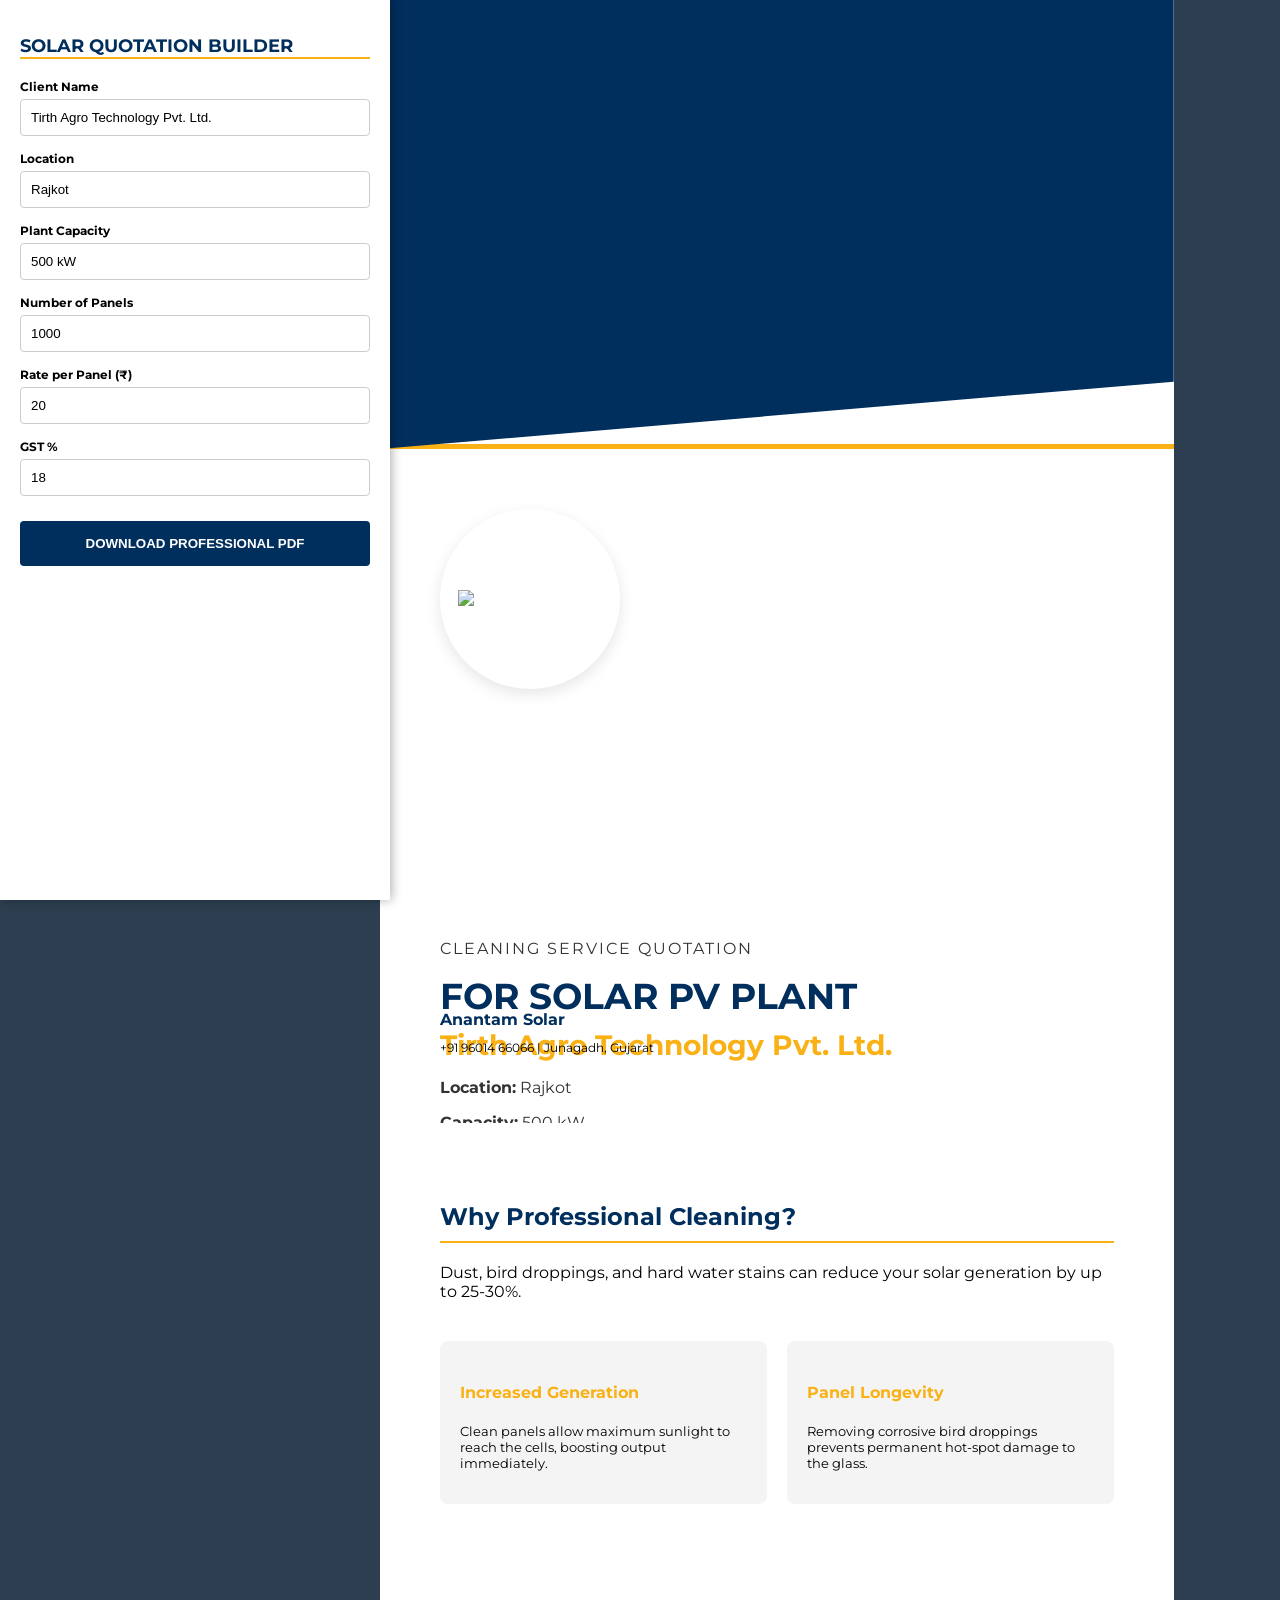
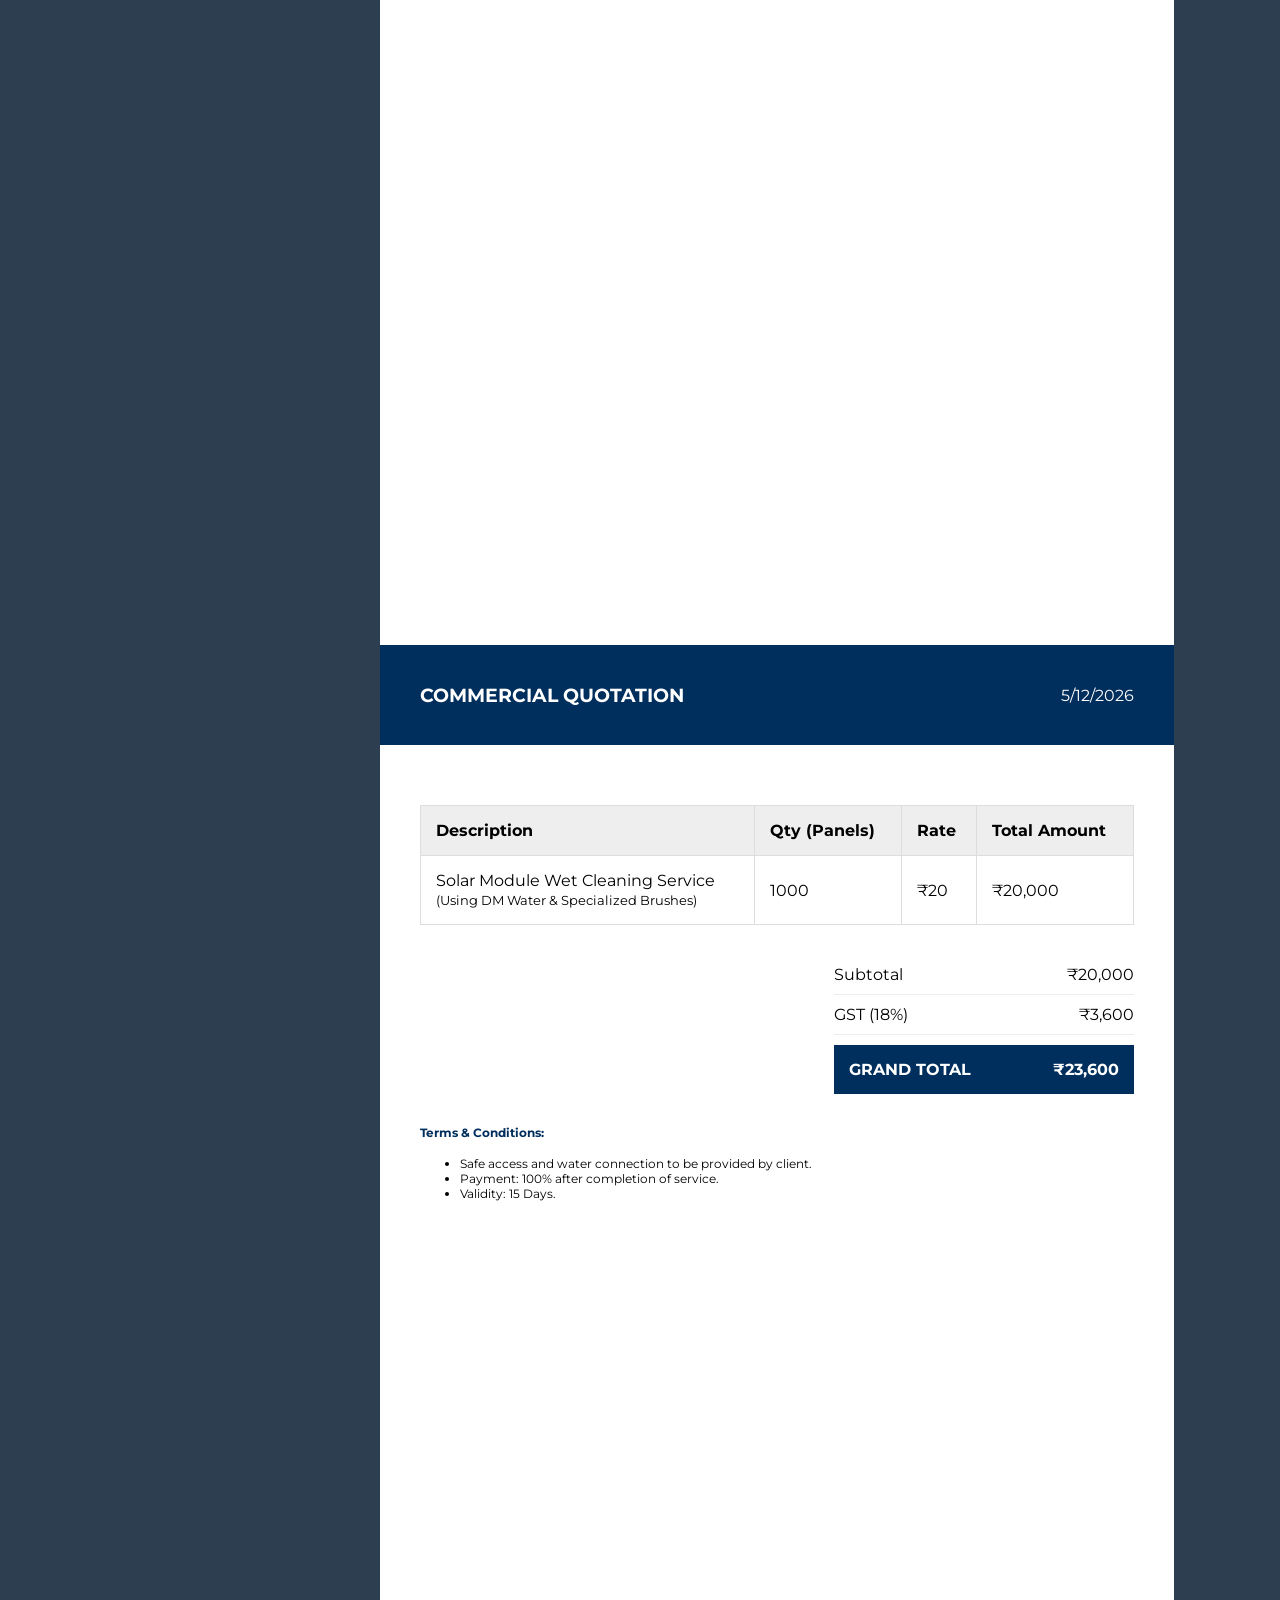
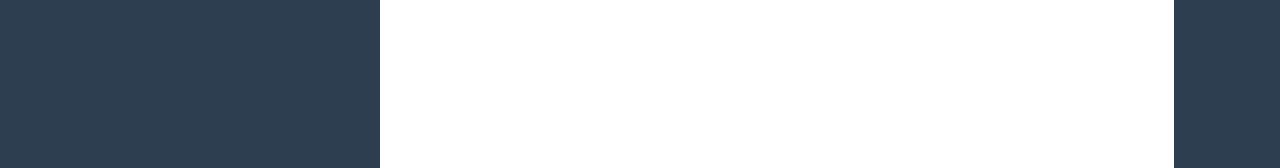
==== index.html @ a11333e8 "Create index.html" ====
<!DOCTYPE html>
<html lang="en">
<head>
    <meta charset="UTF-8">
    <meta name="viewport" content="width=device-width, initial-scale=1.0">
    <title>Anantam Solar Quotation Builder</title>
    <script src="https://cdnjs.cloudflare.com/ajax/libs/html2pdf.js/0.10.1/html2pdf.bundle.min.js"></script>
    <link href="https://fonts.googleapis.com/css2?family=Montserrat:wght@400;700&display=swap" rel="stylesheet">
    <style>
        :root {
            --blue: #002e5d;
            --gold: #f9b115;
            --light-gray: #f4f4f4;
        }

        /* UI Styling - Only visible on screen */
        body { font-family: 'Montserrat', sans-serif; background: #2c3e50; margin: 0; padding: 0; }
        .editor-sidebar {
            position: fixed; left: 0; top: 0; bottom: 0; width: 350px;
            background: white; padding: 20px; overflow-y: auto; z-index: 100;
            box-shadow: 2px 0 10px rgba(0,0,0,0.3);
        }
        .editor-sidebar h2 { color: var(--blue); margin-bottom: 20px; font-size: 18px; border-bottom: 2px solid var(--gold); }
        .input-group { margin-bottom: 15px; }
        label { display: block; font-size: 12px; font-weight: bold; margin-bottom: 5px; }
        input { width: 100%; padding: 10px; border: 1px solid #ccc; border-radius: 4px; box-sizing: border-box; }
        button { 
            width: 100%; padding: 15px; background: var(--blue); color: white; 
            border: none; border-radius: 4px; font-weight: bold; cursor: pointer; margin-top: 10px;
        }

        /* PDF Preview Area */
        #pdf-content { width: 210mm; margin-left: 380px; background: white; }

        /* General Page Layout (Ditto to PDF) */
        .pdf-page {
            width: 210mm; height: 297mm;
            position: relative; overflow: hidden;
            box-sizing: border-box;
            page-break-after: always;
            background: white;
        }

        /* PAGE 1: COVER DESIGN */
        .cover-bg { height: 100%; width: 100%; position: absolute; }
        .blue-stripe { height: 40%; background: var(--blue); clip-path: polygon(0 0, 100% 0, 100% 85%, 0% 100%); }
        .gold-border { height: 5px; background: var(--gold); margin-top: -5px; }
        
        .cover-content { position: relative; padding: 60px; color: white; }
        .logo-box { width: 180px; height: 180px; background: white; border-radius: 50%; display: flex; align-items: center; justify-content: center; margin-bottom: 40px; box-shadow: 0 5px 15px rgba(0,0,0,0.1); }
        
        .client-info-box { margin-top: 250px; color: #333; }
        .quote-title { font-size: 36px; color: var(--blue); font-weight: 700; margin: 0; }
        .client-name { font-size: 28px; color: var(--gold); font-weight: 700; margin-top: 10px; }

        /* PAGE 4: TABLE */
        .content-header { background: var(--blue); color: white; padding: 20px 40px; display: flex; justify-content: space-between; align-items: center; }
        .table-container { padding: 40px; }
        table { width: 100%; border-collapse: collapse; margin-top: 20px; }
        th { background: #eee; padding: 15px; text-align: left; border: 1px solid #ddd; }
        td { padding: 15px; border: 1px solid #ddd; }
        .grand-total-section { margin-top: 30px; float: right; width: 300px; }
        .total-row { display: flex; justify-content: space-between; padding: 10px 0; border-bottom: 1px solid #eee; }
        .grand-total { background: var(--blue); color: white; padding: 15px; font-weight: bold; margin-top: 10px; display: flex; justify-content: space-between; }

        @media print {
            body { background: none; }
            .editor-sidebar { display: none; }
            #pdf-content { margin-left: 0; }
        }
    </style>
</head>
<body>

    <div class="editor-sidebar">
        <h2>SOLAR QUOTATION BUILDER</h2>
        
        <div class="input-group">
            <label>Client Name</label>
            <input type="text" id="in-client" value="Tirth Agro Technology Pvt. Ltd." oninput="updatePreview()">
        </div>
        <div class="input-group">
            <label>Location</label>
            <input type="text" id="in-loc" value="Rajkot" oninput="updatePreview()">
        </div>
        <div class="input-group">
            <label>Plant Capacity</label>
            <input type="text" id="in-cap" value="500 kW" oninput="updatePreview()">
        </div>
        <div class="input-group">
            <label>Number of Panels</label>
            <input type="number" id="in-qty" value="1000" oninput="updatePreview()">
        </div>
        <div class="input-group">
            <label>Rate per Panel (₹)</label>
            <input type="number" id="in-rate" value="20" oninput="updatePreview()">
        </div>
        <div class="input-group">
            <label>GST %</label>
            <input type="number" id="in-gst" value="18" oninput="updatePreview()">
        </div>

        <button onclick="downloadPDF()">DOWNLOAD PROFESSIONAL PDF</button>
    </div>

    <div id="pdf-content">
        <div class="pdf-page">
            <div class="blue-stripe"></div>
            <div class="gold-border"></div>
            <div class="cover-content">
                <div class="logo-box">
                    <img src="https://ugc.production.linktr.ee/3ac8045d-7d8d-48af-9246-f76f55b2bf32_WhatsApp-Image-2025-12-18-at-1.26.45-PM.jpeg?io=true&size=avatar-v3_0" alt="Anantam Solar" style="width: 80%;">
                </div>
                <div class="client-info-box">
                    <p style="text-transform: uppercase; letter-spacing: 2px;">Cleaning Service Quotation</p>
                    <h1 class="quote-title">FOR SOLAR PV PLANT</h1>
                    <div class="client-name" id="view-client">Tirth Agro Technology Pvt. Ltd.</div>
                    <p><b>Location:</b> <span id="view-loc">Rajkot</span></p>
                    <p><b>Capacity:</b> <span id="view-cap">500 kW</span></p>
                </div>
            </div>
            <div style="position:absolute; bottom:60px; left:60px;">
                <p style="color:var(--blue); font-weight: bold;">Anantam Solar</p>
                <p style="font-size: 12px; line-height: 0.5;">+91 96014 66066 | Junagadh, Gujarat</p>
            </div>
        </div>

        <div class="pdf-page" style="padding:60px;">
            <h2 style="color:var(--blue); border-bottom: 2px solid var(--gold); padding-bottom: 10px;">Why Professional Cleaning?</h2>
            <p>Dust, bird droppings, and hard water stains can reduce your solar generation by up to 25-30%.</p>
            <div style="display: flex; gap: 20px; margin-top: 40px;">
                <div style="flex:1; background: var(--light-gray); padding: 20px; border-radius: 8px;">
                    <h4 style="color:var(--gold)">Increased Generation</h4>
                    <p style="font-size:13px">Clean panels allow maximum sunlight to reach the cells, boosting output immediately.</p>
                </div>
                <div style="flex:1; background: var(--light-gray); padding: 20px; border-radius: 8px;">
                    <h4 style="color:var(--gold)">Panel Longevity</h4>
                    <p style="font-size:13px">Removing corrosive bird droppings prevents permanent hot-spot damage to the glass.</p>
                </div>
            </div>
            </div>

        <div class="pdf-page">
            <div class="content-header">
                <h3>COMMERCIAL QUOTATION</h3>
                <span id="view-date"></span>
            </div>
            <div class="table-container">
                <table>
                    <thead>
                        <tr>
                            <th>Description</th>
                            <th>Qty (Panels)</th>
                            <th>Rate</th>
                            <th>Total Amount</th>
                        </tr>
                    </thead>
                    <tbody>
                        <tr>
                            <td>Solar Module Wet Cleaning Service<br><small>(Using DM Water & Specialized Brushes)</small></td>
                            <td id="view-qty">1000</td>
                            <td id="view-rate">₹20</td>
                            <td id="view-subtotal">₹20,000</td>
                        </tr>
                    </tbody>
                </table>

                <div class="grand-total-section">
                    <div class="total-row"><span>Subtotal</span> <span id="final-subtotal">₹20,000</span></div>
                    <div class="total-row"><span>GST (<span id="view-gst-per">18</span>%)</span> <span id="final-gst">₹3,600</span></div>
                    <div class="grand-total"><span>GRAND TOTAL</span> <span id="final-grand">₹23,600</span></div>
                </div>

                <div style="margin-top: 200px; font-size: 12px;">
                    <h4 style="color:var(--blue)">Terms & Conditions:</h4>
                    <ul>
                        <li>Safe access and water connection to be provided by client.</li>
                        <li>Payment: 100% after completion of service.</li>
                        <li>Validity: 15 Days.</li>
                    </ul>
                </div>
            </div>
        </div>
    </div>

    <script>
        function updatePreview() {
            const client = document.getElementById('in-client').value;
            const loc = document.getElementById('in-loc').value;
            const cap = document.getElementById('in-cap').value;
            const qty = parseFloat(document.getElementById('in-qty').value) || 0;
            const rate = parseFloat(document.getElementById('in-rate').value) || 0;
            const gstPer = parseFloat(document.getElementById('in-gst').value) || 0;

            const subtotal = qty * rate;
            const gstAmt = (subtotal * gstPer) / 100;
            const total = subtotal + gstAmt;

            document.getElementById('view-client').innerText = client;
            document.getElementById('view-loc').innerText = loc;
            document.getElementById('view-cap').innerText = cap;
            document.getElementById('view-qty').innerText = qty;
            document.getElementById('view-rate').innerText = '₹' + rate;
            document.getElementById('view-subtotal').innerText = '₹' + subtotal.toLocaleString('en-IN');
            document.getElementById('final-subtotal').innerText = '₹' + subtotal.toLocaleString('en-IN');
            document.getElementById('view-gst-per').innerText = gstPer;
            document.getElementById('final-gst').innerText = '₹' + gstAmt.toLocaleString('en-IN');
            document.getElementById('final-grand').innerText = '₹' + total.toLocaleString('en-IN');
            document.getElementById('view-date').innerText = new Date().toLocaleDateString('en-IN');
        }

        function downloadPDF() {
            const element = document.getElementById('pdf-content');
            const opt = {
                margin: 0,
                filename: 'Anantam_Solar_Quotation.pdf',
                image: { type: 'jpeg', quality: 1 },
                html2canvas: { scale: 3, useCORS: true },
                jsPDF: { unit: 'mm', format: 'a4', orientation: 'portrait' }
            };
            html2pdf().set(opt).from(element).save();
        }

        updatePreview();
    </script>
</body>
</html>
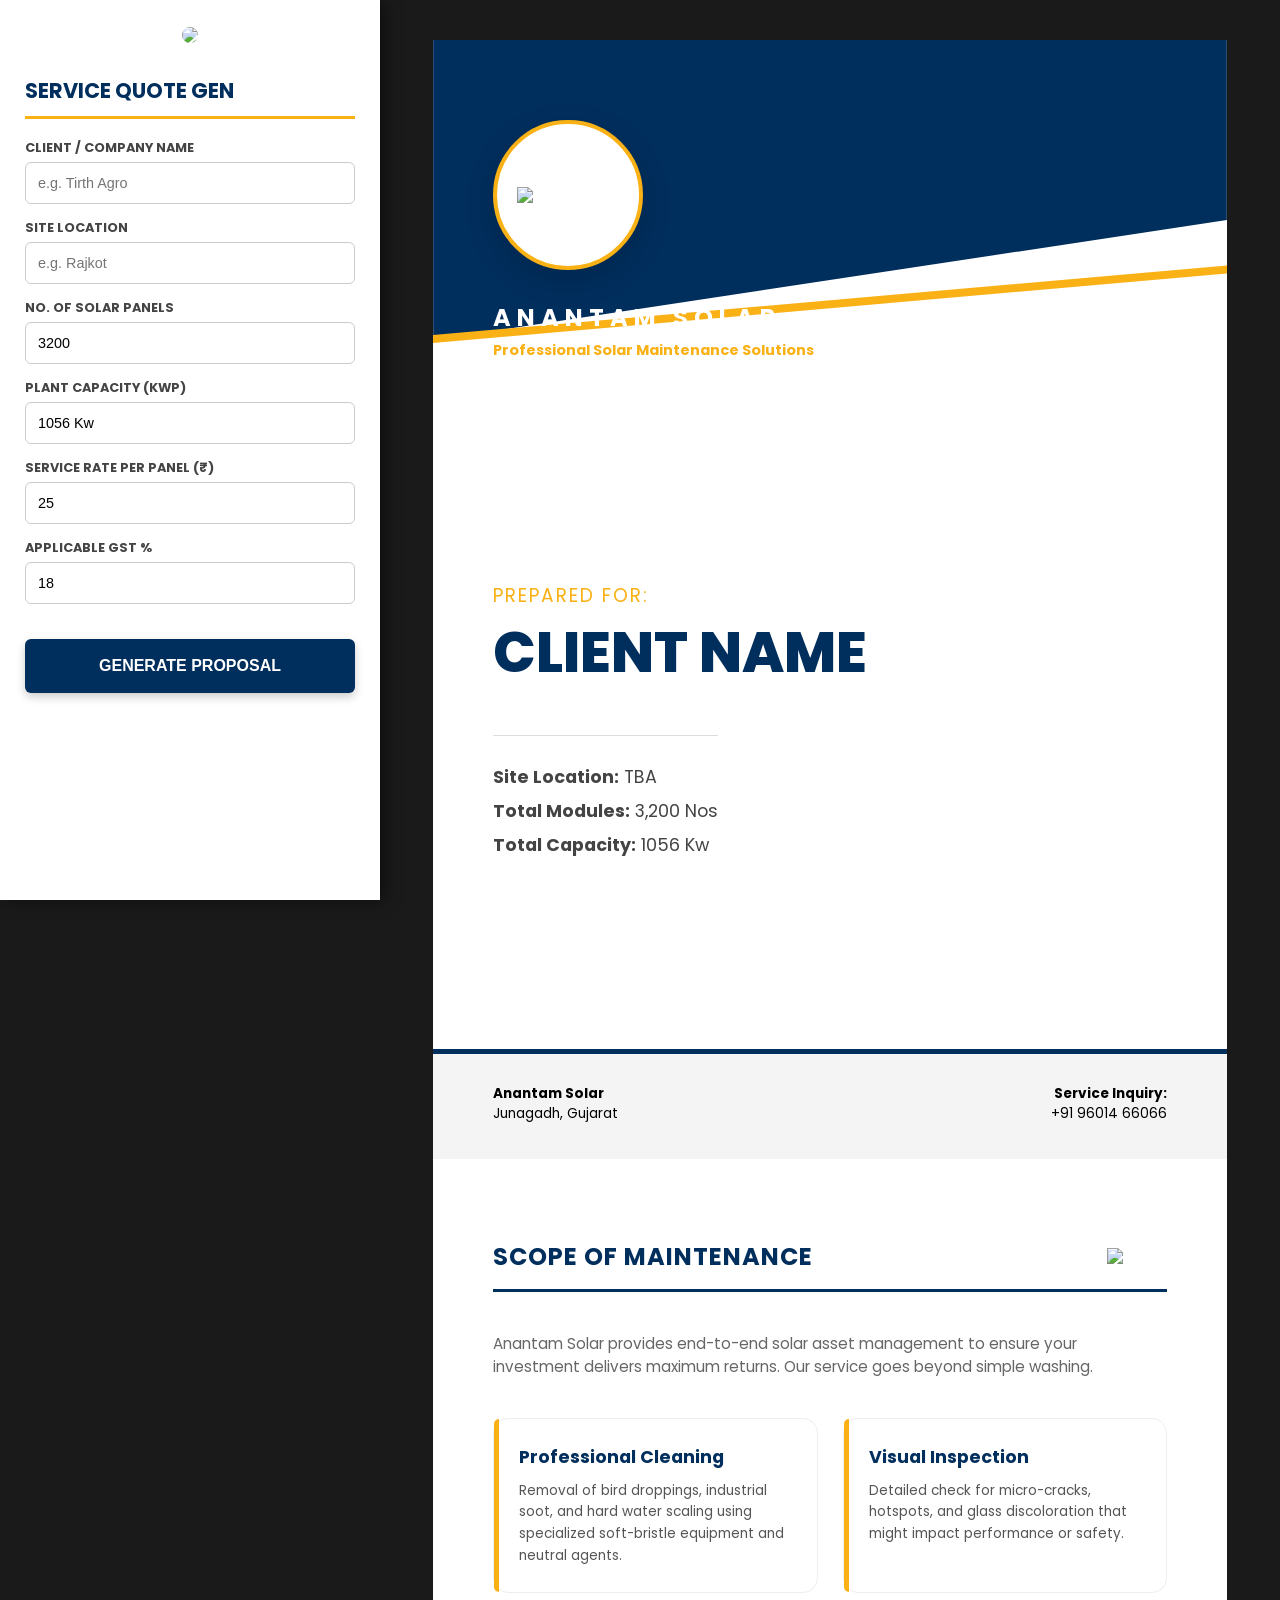
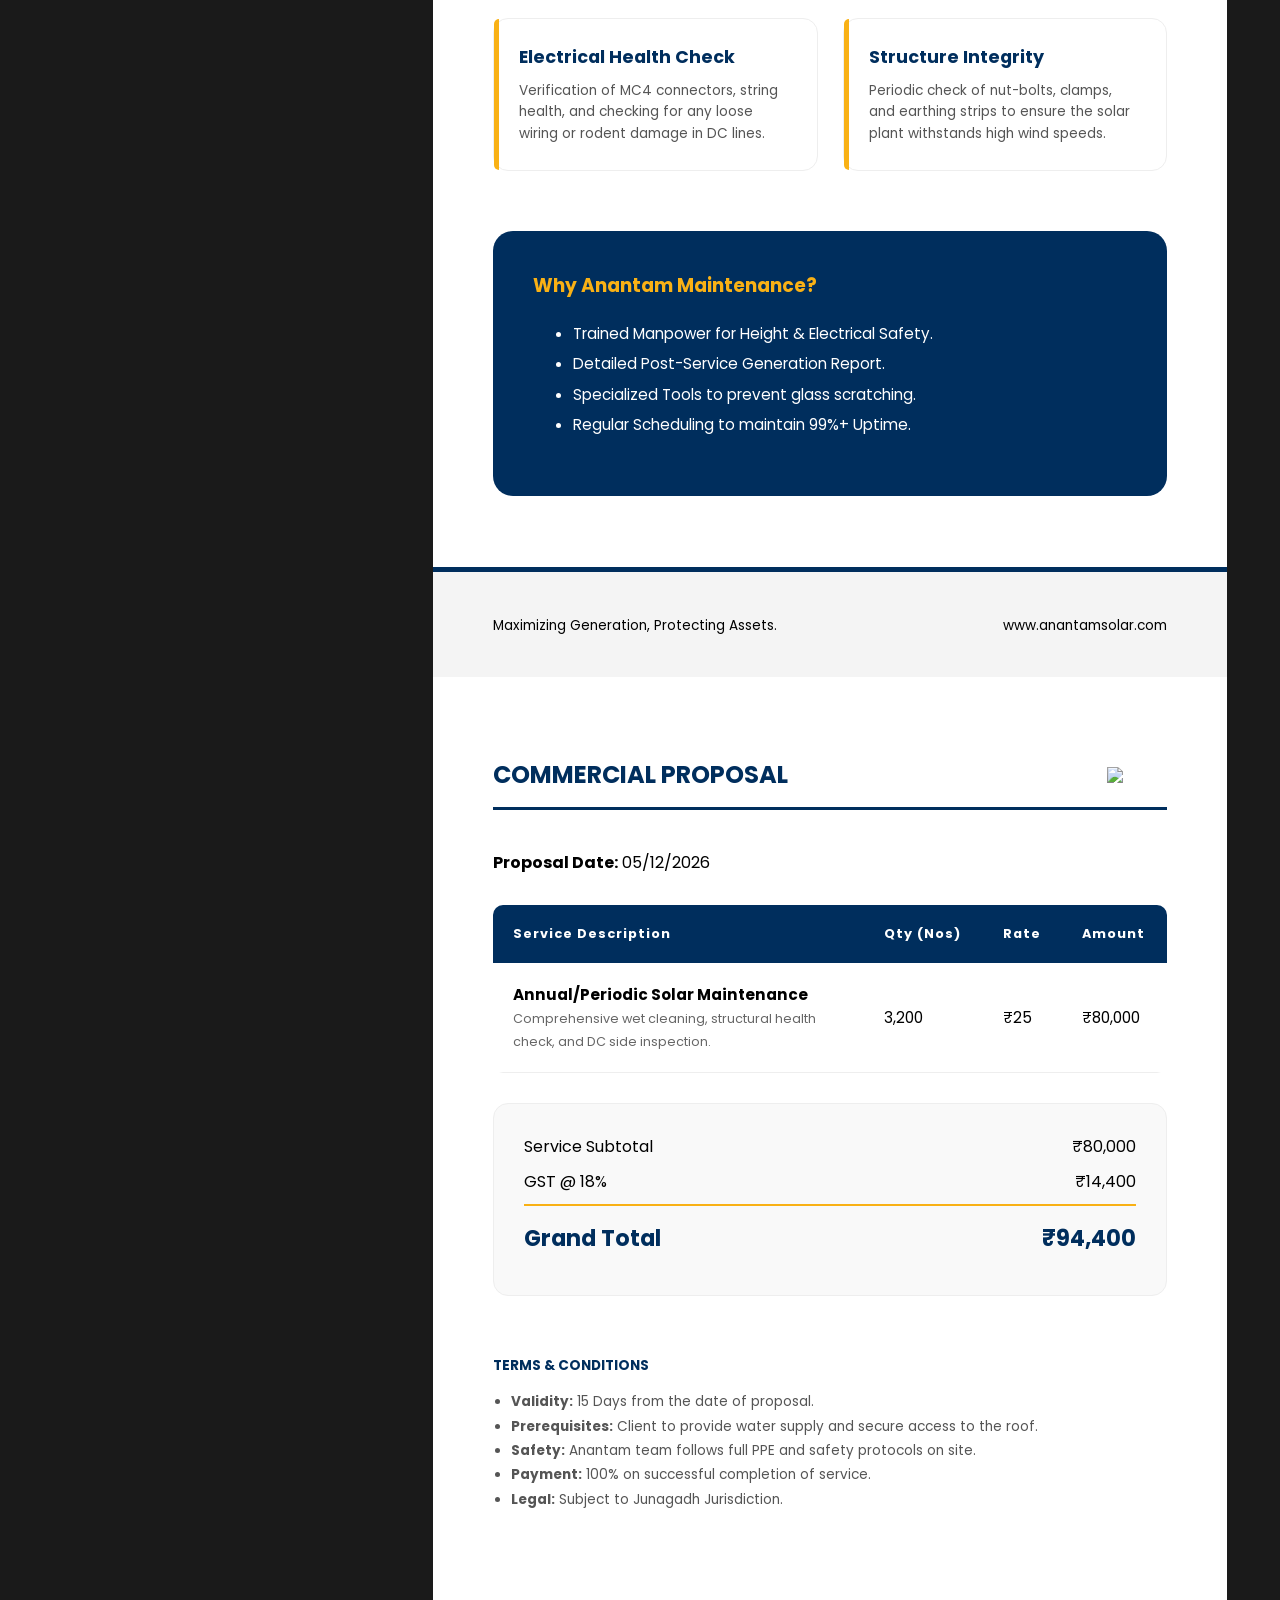
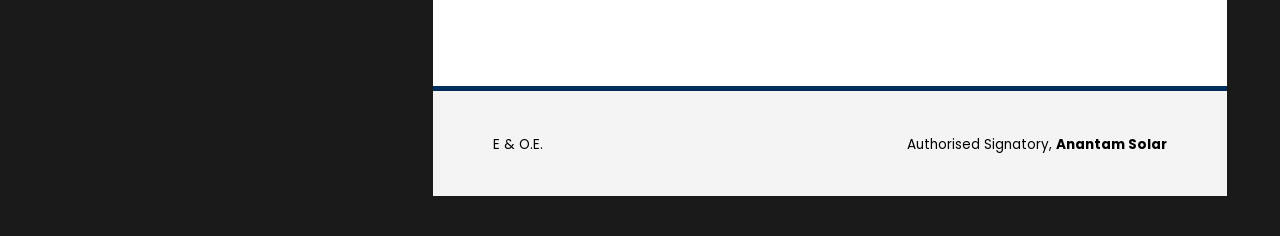
==== commit ae9b8150: "Update index.html" ====
--- a/index.html
+++ b/index.html
@@ -3,225 +3,271 @@
 <head>
     <meta charset="UTF-8">
     <meta name="viewport" content="width=device-width, initial-scale=1.0">
-    <title>Anantam Solar Quotation Builder</title>
+    <title>Anantam Solar | Professional Maintenance Quote</title>
     <script src="https://cdnjs.cloudflare.com/ajax/libs/html2pdf.js/0.10.1/html2pdf.bundle.min.js"></script>
-    <link href="https://fonts.googleapis.com/css2?family=Montserrat:wght@400;700&display=swap" rel="stylesheet">
+    <link href="https://fonts.googleapis.com/css2?family=Poppins:wght@300;400;600;700&display=swap" rel="stylesheet">
     <style>
-        :root {
-            --blue: #002e5d;
-            --gold: #f9b115;
-            --light-gray: #f4f4f4;
-        }
-
-        /* UI Styling - Only visible on screen */
-        body { font-family: 'Montserrat', sans-serif; background: #2c3e50; margin: 0; padding: 0; }
-        .editor-sidebar {
-            position: fixed; left: 0; top: 0; bottom: 0; width: 350px;
-            background: white; padding: 20px; overflow-y: auto; z-index: 100;
-            box-shadow: 2px 0 10px rgba(0,0,0,0.3);
-        }
-        .editor-sidebar h2 { color: var(--blue); margin-bottom: 20px; font-size: 18px; border-bottom: 2px solid var(--gold); }
-        .input-group { margin-bottom: 15px; }
-        label { display: block; font-size: 12px; font-weight: bold; margin-bottom: 5px; }
-        input { width: 100%; padding: 10px; border: 1px solid #ccc; border-radius: 4px; box-sizing: border-box; }
-        button { 
-            width: 100%; padding: 15px; background: var(--blue); color: white; 
-            border: none; border-radius: 4px; font-weight: bold; cursor: pointer; margin-top: 10px;
-        }
-
-        /* PDF Preview Area */
-        #pdf-content { width: 210mm; margin-left: 380px; background: white; }
-
-        /* General Page Layout (Ditto to PDF) */
-        .pdf-page {
-            width: 210mm; height: 297mm;
-            position: relative; overflow: hidden;
-            box-sizing: border-box;
-            page-break-after: always;
-            background: white;
-        }
-
-        /* PAGE 1: COVER DESIGN */
-        .cover-bg { height: 100%; width: 100%; position: absolute; }
-        .blue-stripe { height: 40%; background: var(--blue); clip-path: polygon(0 0, 100% 0, 100% 85%, 0% 100%); }
-        .gold-border { height: 5px; background: var(--gold); margin-top: -5px; }
-        
-        .cover-content { position: relative; padding: 60px; color: white; }
-        .logo-box { width: 180px; height: 180px; background: white; border-radius: 50%; display: flex; align-items: center; justify-content: center; margin-bottom: 40px; box-shadow: 0 5px 15px rgba(0,0,0,0.1); }
-        
-        .client-info-box { margin-top: 250px; color: #333; }
-        .quote-title { font-size: 36px; color: var(--blue); font-weight: 700; margin: 0; }
-        .client-name { font-size: 28px; color: var(--gold); font-weight: 700; margin-top: 10px; }
-
-        /* PAGE 4: TABLE */
-        .content-header { background: var(--blue); color: white; padding: 20px 40px; display: flex; justify-content: space-between; align-items: center; }
-        .table-container { padding: 40px; }
-        table { width: 100%; border-collapse: collapse; margin-top: 20px; }
-        th { background: #eee; padding: 15px; text-align: left; border: 1px solid #ddd; }
-        td { padding: 15px; border: 1px solid #ddd; }
-        .grand-total-section { margin-top: 30px; float: right; width: 300px; }
-        .total-row { display: flex; justify-content: space-between; padding: 10px 0; border-bottom: 1px solid #eee; }
-        .grand-total { background: var(--blue); color: white; padding: 15px; font-weight: bold; margin-top: 10px; display: flex; justify-content: space-between; }
+        :root { --blue: #002e5d; --gold: #f9b115; --text: #333; }
+        * { box-sizing: border-box; -webkit-print-color-adjust: exact; }
+        body { font-family: 'Poppins', sans-serif; margin: 0; background: #1a1a1a; display: flex; }
+
+        /* Left Control Panel */
+        .sidebar { width: 380px; background: white; height: 100vh; position: fixed; padding: 25px; box-shadow: 4px 0 15px rgba(0,0,0,0.5); overflow-y: auto; z-index: 1000; }
+        .sidebar h2 { color: var(--blue); font-size: 1.3rem; border-bottom: 3px solid var(--gold); padding-bottom: 10px; margin-bottom: 20px; }
+        .input-box { margin-bottom: 15px; }
+        label { display: block; font-size: 0.8rem; font-weight: 700; margin-bottom: 5px; color: #444; text-transform: uppercase; }
+        input { width: 100%; padding: 12px; border: 1px solid #ccc; border-radius: 6px; font-size: 0.9rem; transition: 0.3s; }
+        input:focus { border-color: var(--blue); outline: none; box-shadow: 0 0 5px rgba(0,46,93,0.2); }
+        .btn-gen { background: var(--blue); color: white; border: none; width: 100%; padding: 18px; font-weight: bold; cursor: pointer; border-radius: 6px; margin-top: 20px; font-size: 1rem; box-shadow: 0 4px 10px rgba(0,0,0,0.2); }
+        .btn-gen:hover { background: #004080; transform: translateY(-2px); }
+
+        /* Right Preview Area */
+        .preview-area { margin-left: 380px; padding: 40px; width: calc(100% - 380px); display: flex; flex-direction: column; align-items: center; }
+        #pdf-template { width: 210mm; background: white; }
+        
+        .page { width: 210mm; height: 296mm; position: relative; overflow: hidden; padding: 80px 60px; page-break-after: always; background: white; }
+        
+        /* Design Elements */
+        .header-curve { position: absolute; top: 0; left: 0; width: 100%; height: 300px; background: var(--blue); clip-path: polygon(0 0, 100% 0, 100% 60%, 0% 100%); z-index: 1; }
+        .gold-line { position: absolute; top: 295px; left: 0; width: 100%; height: 8px; background: var(--gold); z-index: 2; transform: skewY(-5deg); transform-origin: left; }
+        .footer-info { position: absolute; bottom: 0; left: 0; width: 100%; height: 110px; background: #f4f4f4; border-top: 5px solid var(--blue); padding: 30px 60px; display: flex; justify-content: space-between; font-size: 0.85rem; }
+
+        /* Logo & Titles */
+        .logo-wrap { width: 150px; height: 150px; background: white; border-radius: 50%; padding: 20px; position: relative; z-index: 10; display: flex; align-items: center; justify-content: center; box-shadow: 0 10px 30px rgba(0,0,0,0.15); border: 4px solid var(--gold); }
+        .inner-logo { width: 60px; }
+
+        .cover-text { position: relative; z-index: 5; margin-top: 30px; color: white; }
+        .client-section { margin-top: 220px; }
+        .client-section h3 { color: var(--gold); margin: 0; font-weight: 400; letter-spacing: 2px; }
+        .client-section h1 { color: var(--blue); font-size: 3.5rem; margin: 0; text-transform: uppercase; font-weight: 800; }
+        
+        /* Service Cards */
+        .service-grid { display: grid; grid-template-columns: 1fr 1fr; gap: 25px; margin-top: 40px; }
+        .s-card { border: 1px solid #eee; padding: 25px; border-radius: 15px; position: relative; }
+        .s-card::before { content: ''; position: absolute; top: 0; left: 0; height: 100%; width: 5px; background: var(--gold); border-radius: 15px 0 0 15px; }
+        .s-card h4 { color: var(--blue); margin-top: 0; margin-bottom: 10px; font-size: 1.1rem; }
+        .s-card p { font-size: 0.85rem; line-height: 1.6; color: #555; margin: 0; }
+
+        /* Table */
+        table { width: 100%; border-collapse: collapse; margin-top: 30px; border-radius: 10px; overflow: hidden; }
+        th { background: var(--blue); color: white; padding: 20px; text-align: left; font-size: 0.8rem; letter-spacing: 1px; }
+        td { padding: 20px; border-bottom: 1px solid #eee; font-size: 0.95rem; }
+        .total-block { background: #f9f9f9; padding: 30px; border-radius: 15px; margin-top: 30px; border: 1px solid #eee; }
+        .flex-row { display: flex; justify-content: space-between; margin-bottom: 10px; }
+        .grand-row { border-top: 2px solid var(--gold); padding-top: 15px; margin-top: 10px; font-size: 1.4rem; font-weight: 700; color: var(--blue); }
 
         @media print {
-            body { background: none; }
-            .editor-sidebar { display: none; }
-            #pdf-content { margin-left: 0; }
+            .sidebar { display: none; }
+            .preview-area { margin-left: 0; padding: 0; }
+            #pdf-template { box-shadow: none; }
         }
     </style>
 </head>
 <body>
 
-    <div class="editor-sidebar">
-        <h2>SOLAR QUOTATION BUILDER</h2>
-        
-        <div class="input-group">
-            <label>Client Name</label>
-            <input type="text" id="in-client" value="Tirth Agro Technology Pvt. Ltd." oninput="updatePreview()">
-        </div>
-        <div class="input-group">
-            <label>Location</label>
-            <input type="text" id="in-loc" value="Rajkot" oninput="updatePreview()">
-        </div>
-        <div class="input-group">
-            <label>Plant Capacity</label>
-            <input type="text" id="in-cap" value="500 kW" oninput="updatePreview()">
-        </div>
-        <div class="input-group">
-            <label>Number of Panels</label>
-            <input type="number" id="in-qty" value="1000" oninput="updatePreview()">
-        </div>
-        <div class="input-group">
-            <label>Rate per Panel (₹)</label>
-            <input type="number" id="in-rate" value="20" oninput="updatePreview()">
-        </div>
-        <div class="input-group">
-            <label>GST %</label>
-            <input type="number" id="in-gst" value="18" oninput="updatePreview()">
-        </div>
-
-        <button onclick="downloadPDF()">DOWNLOAD PROFESSIONAL PDF</button>
+    <div class="sidebar">
+        <div style="text-align: center; margin-bottom: 25px;">
+            <img src="https://ugc.production.linktr.ee/3ac8045d-7d8d-48af-9246-f76f55b2bf32_WhatsApp-Image-2025-12-18-at-1.26.45-PM.jpeg?io=true&size=avatar-v3_0" style="width: 100px; border-radius: 15px;">
+        </div>
+        <h2>SERVICE QUOTE GEN</h2>
+        
+        <div class="input-box">
+            <label>Client / Company Name</label>
+            <input type="text" id="in-client" placeholder="e.g. Tirth Agro" oninput="update()">
+        </div>
+        <div class="input-box">
+            <label>Site Location</label>
+            <input type="text" id="in-loc" placeholder="e.g. Rajkot" oninput="update()">
+        </div>
+        <div class="input-box">
+            <label>No. of Solar Panels</label>
+            <input type="number" id="in-qty" value="3200" oninput="update()">
+        </div>
+        <div class="input-box">
+            <label>Plant Capacity (kWp)</label>
+            <input type="text" id="in-cap" value="1056 Kw" oninput="update()">
+        </div>
+        <div class="input-box">
+            <label>Service Rate per Panel (₹)</label>
+            <input type="number" id="in-rate" value="25" oninput="update()">
+        </div>
+        <div class="input-box">
+            <label>Applicable GST %</label>
+            <input type="number" id="in-gst" value="18" oninput="update()">
+        </div>
+        <button class="btn-gen" onclick="download()">GENERATE PROPOSAL</button>
     </div>
 
-    <div id="pdf-content">
-        <div class="pdf-page">
-            <div class="blue-stripe"></div>
-            <div class="gold-border"></div>
-            <div class="cover-content">
-                <div class="logo-box">
-                    <img src="https://ugc.production.linktr.ee/3ac8045d-7d8d-48af-9246-f76f55b2bf32_WhatsApp-Image-2025-12-18-at-1.26.45-PM.jpeg?io=true&size=avatar-v3_0" alt="Anantam Solar" style="width: 80%;">
-                </div>
-                <div class="client-info-box">
-                    <p style="text-transform: uppercase; letter-spacing: 2px;">Cleaning Service Quotation</p>
-                    <h1 class="quote-title">FOR SOLAR PV PLANT</h1>
-                    <div class="client-name" id="view-client">Tirth Agro Technology Pvt. Ltd.</div>
-                    <p><b>Location:</b> <span id="view-loc">Rajkot</span></p>
-                    <p><b>Capacity:</b> <span id="view-cap">500 kW</span></p>
+    <div class="preview-area">
+        <div id="pdf-template">
+            <div class="page">
+                <div class="header-curve"></div>
+                <div class="gold-line"></div>
+                <div class="logo-wrap">
+                    <img src="https://ugc.production.linktr.ee/3ac8045d-7d8d-48af-9246-f76f55b2bf32_WhatsApp-Image-2025-12-18-at-1.26.45-PM.jpeg?io=true&size=avatar-v3_0" style="width: 100%;">
+                </div>
+                <div class="cover-text">
+                    <h2 style="margin:0; letter-spacing: 6px; font-weight: 700;">ANANTAM SOLAR</h2>
+                    <p style="color: var(--gold); font-weight: bold; margin-top: 5px; font-size: 0.9rem;">Professional Solar Maintenance Solutions</p>
+                </div>
+                
+                <div class="client-section">
+                    <h3>PREPARED FOR:</h3>
+                    <h1 id="out-client">TIRTH AGRO</h1>
+                    <div style="margin-top: 40px; font-size: 1.1rem; color: #444; border-top: 1px solid #ddd; padding-top: 20px; display: inline-block;">
+                        <p style="margin: 8px 0;"><b>Site Location:</b> <span id="out-loc">Rajkot</span></p>
+                        <p style="margin: 8px 0;"><b>Total Modules:</b> <span id="out-qty-c">3200</span> Nos</p>
+                        <p style="margin: 8px 0;"><b>Total Capacity:</b> <span id="out-cap">1056 Kw</span></p>
+                    </div>
+                </div>
+
+                <div class="footer-info">
+                    <div><b>Anantam Solar</b><br>Junagadh, Gujarat</div>
+                    <div style="text-align: right;"><b>Service Inquiry:</b><br>+91 96014 66066</div>
                 </div>
             </div>
-            <div style="position:absolute; bottom:60px; left:60px;">
-                <p style="color:var(--blue); font-weight: bold;">Anantam Solar</p>
-                <p style="font-size: 12px; line-height: 0.5;">+91 96014 66066 | Junagadh, Gujarat</p>
+
+            <div class="page">
+                <div style="display: flex; justify-content: space-between; align-items: center; border-bottom: 3px solid var(--blue); padding-bottom: 15px; margin-bottom: 40px;">
+                    <h2 style="color:var(--blue); margin:0; text-transform: uppercase; letter-spacing: 1px;">Scope of Maintenance</h2>
+                    <img src="https://ugc.production.linktr.ee/3ac8045d-7d8d-48af-9246-f76f55b2bf32_WhatsApp-Image-2025-12-18-at-1.26.45-PM.jpeg?io=true&size=avatar-v3_0" class="inner-logo">
+                </div>
+                
+                <p style="color:#666; font-size: 0.95rem; margin-bottom: 30px;">Anantam Solar provides end-to-end solar asset management to ensure your investment delivers maximum returns. Our service goes beyond simple washing.</p>
+
+                <div class="service-grid">
+                    <div class="s-card">
+                        <h4>Professional Cleaning</h4>
+                        <p>Removal of bird droppings, industrial soot, and hard water scaling using specialized soft-bristle equipment and neutral agents.</p>
+                    </div>
+                    <div class="s-card">
+                        <h4>Visual Inspection</h4>
+                        <p>Detailed check for micro-cracks, hotspots, and glass discoloration that might impact performance or safety.</p>
+                    </div>
+                    <div class="s-card">
+                        <h4>Electrical Health Check</h4>
+                        <p>Verification of MC4 connectors, string health, and checking for any loose wiring or rodent damage in DC lines.</p>
+                    </div>
+                    <div class="s-card">
+                        <h4>Structure Integrity</h4>
+                        <p>Periodic check of nut-bolts, clamps, and earthing strips to ensure the solar plant withstands high wind speeds.</p>
+                    </div>
+                </div>
+
+                <div style="margin-top: 60px; background: var(--blue); color: white; padding: 40px; border-radius: 20px;">
+                    <h3 style="margin-top: 0; color: var(--gold);">Why Anantam Maintenance?</h3>
+                    <ul style="line-height: 2; font-size: 0.95rem;">
+                        <li>Trained Manpower for Height & Electrical Safety.</li>
+                        <li>Detailed Post-Service Generation Report.</li>
+                        <li>Specialized Tools to prevent glass scratching.</li>
+                        <li>Regular Scheduling to maintain 99%+ Uptime.</li>
+                    </ul>
+                </div>
+                
+                <div class="footer-info">
+                    <p>Maximizing Generation, Protecting Assets.</p>
+                    <p>www.anantamsolar.com</p>
+                </div>
             </div>
-        </div>
-
-        <div class="pdf-page" style="padding:60px;">
-            <h2 style="color:var(--blue); border-bottom: 2px solid var(--gold); padding-bottom: 10px;">Why Professional Cleaning?</h2>
-            <p>Dust, bird droppings, and hard water stains can reduce your solar generation by up to 25-30%.</p>
-            <div style="display: flex; gap: 20px; margin-top: 40px;">
-                <div style="flex:1; background: var(--light-gray); padding: 20px; border-radius: 8px;">
-                    <h4 style="color:var(--gold)">Increased Generation</h4>
-                    <p style="font-size:13px">Clean panels allow maximum sunlight to reach the cells, boosting output immediately.</p>
-                </div>
-                <div style="flex:1; background: var(--light-gray); padding: 20px; border-radius: 8px;">
-                    <h4 style="color:var(--gold)">Panel Longevity</h4>
-                    <p style="font-size:13px">Removing corrosive bird droppings prevents permanent hot-spot damage to the glass.</p>
-                </div>
-            </div>
-            </div>
-
-        <div class="pdf-page">
-            <div class="content-header">
-                <h3>COMMERCIAL QUOTATION</h3>
-                <span id="view-date"></span>
-            </div>
-            <div class="table-container">
+
+            <div class="page">
+                <div style="display: flex; justify-content: space-between; align-items: center; border-bottom: 3px solid var(--blue); padding-bottom: 15px; margin-bottom: 40px;">
+                    <h2 style="color:var(--blue); margin:0; text-transform: uppercase;">Commercial Proposal</h2>
+                    <img src="https://ugc.production.linktr.ee/3ac8045d-7d8d-48af-9246-f76f55b2bf32_WhatsApp-Image-2025-12-18-at-1.26.45-PM.jpeg?io=true&size=avatar-v3_0" class="inner-logo">
+                </div>
+
+                <p><b>Proposal Date:</b> <span id="out-date"></span></p>
+                
                 <table>
                     <thead>
                         <tr>
-                            <th>Description</th>
-                            <th>Qty (Panels)</th>
+                            <th style="width: 55%;">Service Description</th>
+                            <th>Qty (Nos)</th>
                             <th>Rate</th>
-                            <th>Total Amount</th>
+                            <th>Amount</th>
                         </tr>
                     </thead>
                     <tbody>
                         <tr>
-                            <td>Solar Module Wet Cleaning Service<br><small>(Using DM Water & Specialized Brushes)</small></td>
-                            <td id="view-qty">1000</td>
-                            <td id="view-rate">₹20</td>
-                            <td id="view-subtotal">₹20,000</td>
+                            <td><b>Annual/Periodic Solar Maintenance</b><br>
+                            <small style="color: #666;">Comprehensive wet cleaning, structural health check, and DC side inspection.</small></td>
+                            <td id="out-qty-t">3200</td>
+                            <td id="out-rate-t">₹25</td>
+                            <td id="out-sub">₹80,000</td>
                         </tr>
                     </tbody>
                 </table>
 
-                <div class="grand-total-section">
-                    <div class="total-row"><span>Subtotal</span> <span id="final-subtotal">₹20,000</span></div>
-                    <div class="total-row"><span>GST (<span id="view-gst-per">18</span>%)</span> <span id="final-gst">₹3,600</span></div>
-                    <div class="grand-total"><span>GRAND TOTAL</span> <span id="final-grand">₹23,600</span></div>
-                </div>
-
-                <div style="margin-top: 200px; font-size: 12px;">
-                    <h4 style="color:var(--blue)">Terms & Conditions:</h4>
-                    <ul>
-                        <li>Safe access and water connection to be provided by client.</li>
-                        <li>Payment: 100% after completion of service.</li>
-                        <li>Validity: 15 Days.</li>
+                <div class="total-block">
+                    <div class="flex-row"><span>Service Subtotal</span> <span id="p-sub">₹80,000</span></div>
+                    <div class="flex-row"><span>GST @ <span id="out-gst-p">18</span>%</span> <span id="p-gst">₹14,400</span></div>
+                    <div class="flex-row grand-row"><span>Grand Total</span> <span id="p-grand">₹94,400</span></div>
+                </div>
+
+                <div style="margin-top: 60px; font-size: 0.85rem; color: #555;">
+                    <h4 style="color: var(--blue); margin-bottom: 10px;">TERMS & CONDITIONS</h4>
+                    <ul style="padding-left: 18px; line-height: 1.8;">
+                        <li><b>Validity:</b> 15 Days from the date of proposal.</li>
+                        <li><b>Prerequisites:</b> Client to provide water supply and secure access to the roof.</li>
+                        <li><b>Safety:</b> Anantam team follows full PPE and safety protocols on site.</li>
+                        <li><b>Payment:</b> 100% on successful completion of service.</li>
+                        <li><b>Legal:</b> Subject to Junagadh Jurisdiction.</li>
                     </ul>
                 </div>
+
+                <div class="footer-info">
+                    <p>E & O.E.</p>
+                    <p>Authorised Signatory, <b>Anantam Solar</b></p>
+                </div>
             </div>
         </div>
     </div>
 
     <script>
-        function updatePreview() {
-            const client = document.getElementById('in-client').value;
-            const loc = document.getElementById('in-loc').value;
-            const cap = document.getElementById('in-cap').value;
+        function update() {
+            const client = document.getElementById('in-client').value || "CLIENT NAME";
+            const loc = document.getElementById('in-loc').value || "TBA";
             const qty = parseFloat(document.getElementById('in-qty').value) || 0;
+            const cap = document.getElementById('in-cap').value || "0 Kw";
             const rate = parseFloat(document.getElementById('in-rate').value) || 0;
-            const gstPer = parseFloat(document.getElementById('in-gst').value) || 0;
-
-            const subtotal = qty * rate;
-            const gstAmt = (subtotal * gstPer) / 100;
-            const total = subtotal + gstAmt;
-
-            document.getElementById('view-client').innerText = client;
-            document.getElementById('view-loc').innerText = loc;
-            document.getElementById('view-cap').innerText = cap;
-            document.getElementById('view-qty').innerText = qty;
-            document.getElementById('view-rate').innerText = '₹' + rate;
-            document.getElementById('view-subtotal').innerText = '₹' + subtotal.toLocaleString('en-IN');
-            document.getElementById('final-subtotal').innerText = '₹' + subtotal.toLocaleString('en-IN');
-            document.getElementById('view-gst-per').innerText = gstPer;
-            document.getElementById('final-gst').innerText = '₹' + gstAmt.toLocaleString('en-IN');
-            document.getElementById('final-grand').innerText = '₹' + total.toLocaleString('en-IN');
-            document.getElementById('view-date').innerText = new Date().toLocaleDateString('en-IN');
+            const gstP = parseFloat(document.getElementById('in-gst').value) || 0;
+
+            const sub = qty * rate;
+            const gstA = (sub * gstP) / 100;
+            const grand = sub + gstA;
+
+            document.getElementById('out-client').innerText = client.toUpperCase();
+            document.getElementById('out-loc').innerText = loc;
+            document.getElementById('out-qty-c').innerText = qty.toLocaleString();
+            document.getElementById('out-qty-t').innerText = qty.toLocaleString();
+            document.getElementById('out-cap').innerText = cap;
+            document.getElementById('out-rate-t').innerText = "₹" + rate;
+            
+            const subStr = "₹" + sub.toLocaleString('en-IN');
+            const gstStr = "₹" + gstA.toLocaleString('en-IN');
+            const grandStr = "₹" + grand.toLocaleString('en-IN');
+
+            document.getElementById('out-sub').innerText = subStr;
+            document.getElementById('p-sub').innerText = subStr;
+            document.getElementById('out-gst-p').innerText = gstP;
+            document.getElementById('p-gst').innerText = gstStr;
+            document.getElementById('p-grand').innerText = grandStr;
+            
+            document.getElementById('out-date').innerText = new Date().toLocaleDateString('en-GB');
         }
 
-        function downloadPDF() {
-            const element = document.getElementById('pdf-content');
+        function download() {
+            const element = document.getElementById('pdf-template');
             const opt = {
                 margin: 0,
-                filename: 'Anantam_Solar_Quotation.pdf',
-                image: { type: 'jpeg', quality: 1 },
-                html2canvas: { scale: 3, useCORS: true },
+                filename: 'Anantam_Solar_Maintenance_Proposal.pdf',
+                image: { type: 'jpeg', quality: 0.98 },
+                html2canvas: { scale: 2, useCORS: true },
                 jsPDF: { unit: 'mm', format: 'a4', orientation: 'portrait' }
             };
             html2pdf().set(opt).from(element).save();
         }
-
-        updatePreview();
+        update();
     </script>
 </body>
 </html>
